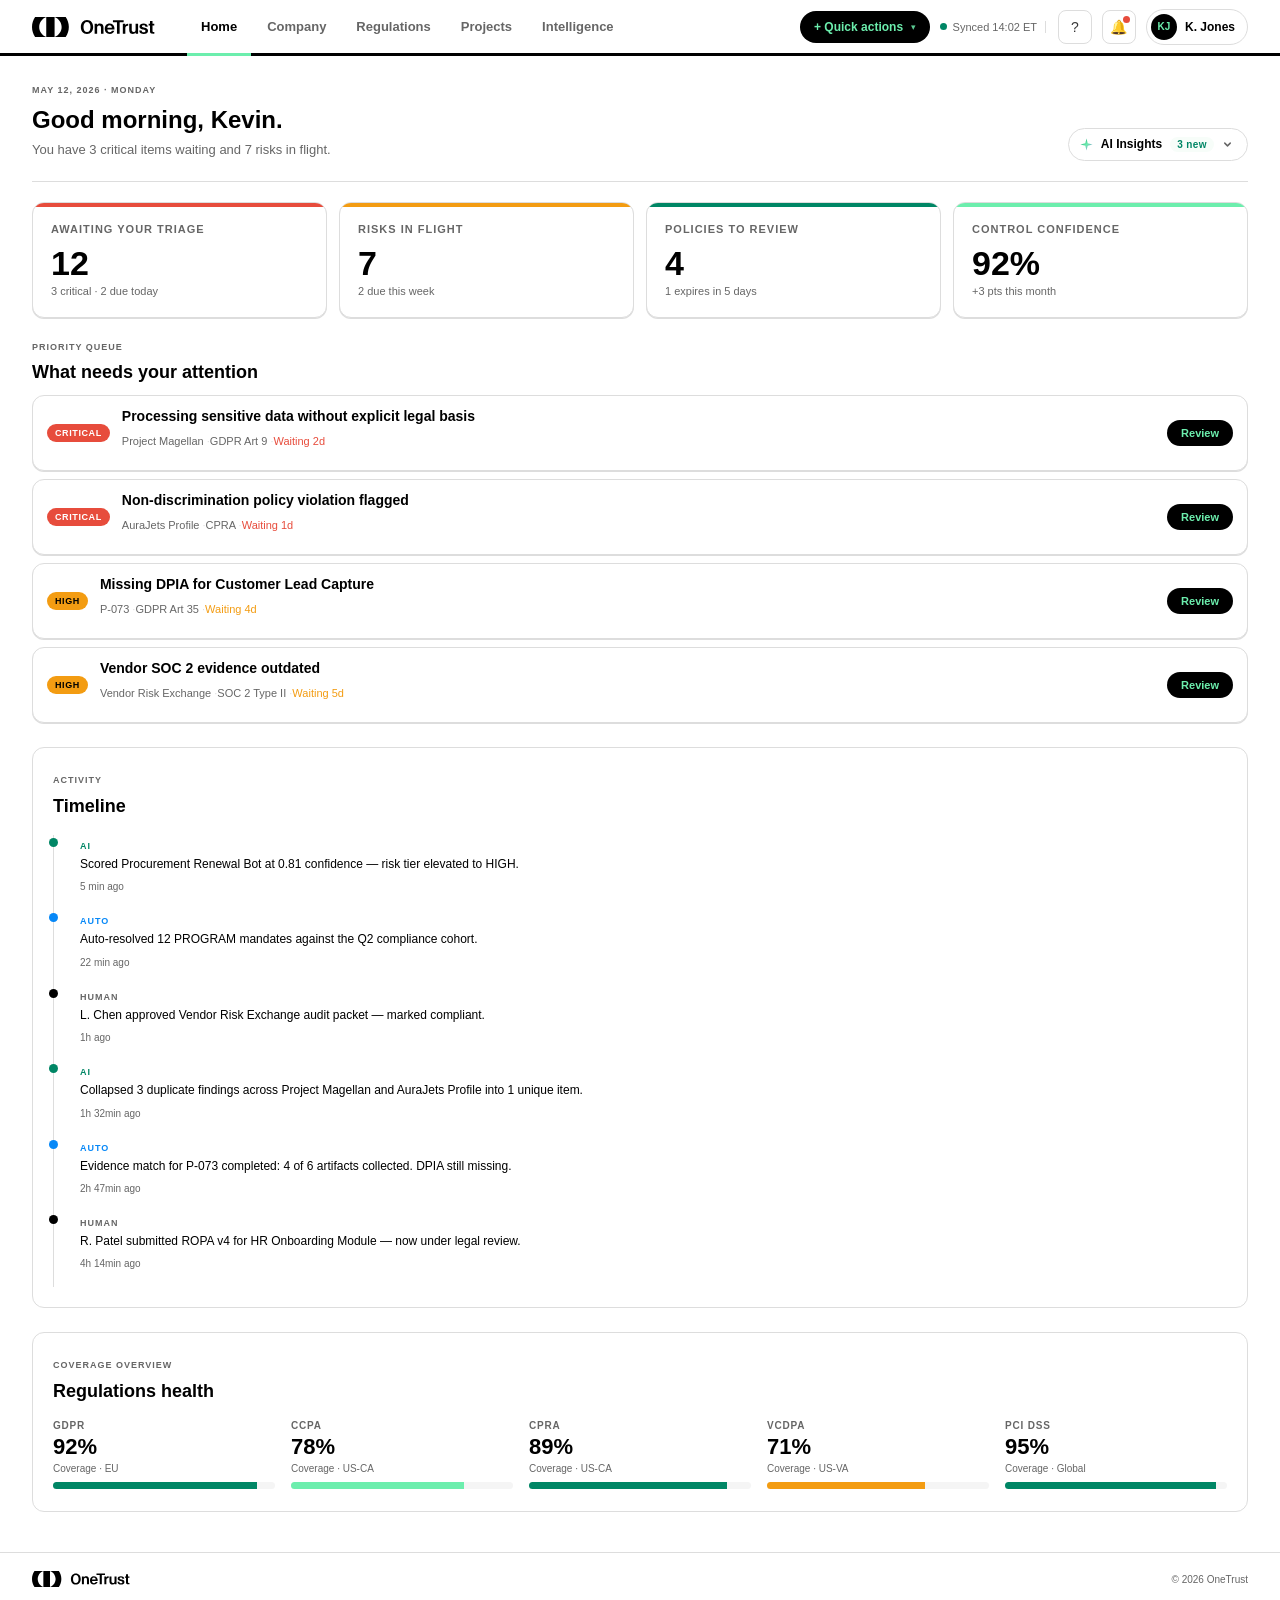
==== index.html @ d73127ad "Initial commit: OneTrust compliance prototype 5-page multi-page prototype telling the compliance JTB" ====
<!DOCTYPE html>
<html lang="en">
<head>
  <meta charset="UTF-8">
  <meta name="viewport" content="width=device-width, initial-scale=1.0">
  <title>Home · OneTrust Compliance</title>
  <link rel="stylesheet" href="styles.css">
  <style>
    /* ── Page header ── */
    .page-header {
      display: flex;
      align-items: flex-end;
      justify-content: space-between;
      gap: 24px;
      padding-bottom: 20px;
      border-bottom: 1px solid var(--ot-rule);
      margin-bottom: 20px;
    }
    .page-header h1 {
      margin: 4px 0 6px;
      font-size: 24px;
      font-weight: 700;
      color: var(--ot-black);
      line-height: 1.2;
    }
    .page-header .hero-copy {
      margin: 0;
      font-size: 13px;
      color: var(--ot-muted);
    }
    .page-header-actions {
      display: flex;
      gap: 8px;
      align-items: center;
    }

    /* ── KPI cards as buttons ── */
    button.kpi-card {
      appearance: none;
      width: 100%;
      transition: border-color 140ms ease, box-shadow 140ms ease, transform 140ms ease;
    }
    button.kpi-card:hover {
      border-color: #bbb;
      box-shadow: var(--shadow-elev);
      transform: translateY(-1px);
    }

    /* ── Priority queue section ── */
    .priority-queue {
      margin-bottom: 24px;
    }
    .attention-list {
      display: grid;
      gap: 8px;
    }
    .attention-row {
      display: flex;
      align-items: center;
      gap: 12px;
      border: 1px solid var(--ot-rule);
      border-radius: var(--radius-card);
      background: var(--ot-white);
      padding: 12px 14px;
      box-shadow: 0 1px 0 var(--ot-rule);
      transition: border-color 140ms ease, box-shadow 140ms ease;
    }
    .attention-row:hover {
      border-color: #ccc;
      box-shadow: var(--shadow-elev);
    }
    .attention-body {
      flex: 1;
      min-width: 0;
    }
    .attention-title {
      font-size: 14px;
      font-weight: 700;
      color: var(--ot-black);
      margin: 0 0 3px;
      white-space: nowrap;
      overflow: hidden;
      text-overflow: ellipsis;
    }
    .attention-meta {
      font-size: 11px;
      color: var(--ot-muted);
      display: flex;
      flex-wrap: wrap;
      gap: 0;
    }
    .attention-meta .meta-seg {
      display: inline;
    }
    .attention-meta .meta-seg::after {
      content: " · ";
      color: var(--ot-rule);
    }
    .attention-meta .meta-seg:last-child::after {
      content: none;
    }
    .review-btn {
      flex-shrink: 0;
      border: 0;
      border-radius: var(--radius-pill);
      background: var(--ot-black);
      color: var(--ot-mint);
      font-size: 11px;
      font-weight: 700;
      padding: 7px 14px;
      white-space: nowrap;
      transition: background 120ms ease;
    }
    .review-btn:hover {
      background: #222;
    }

    /* ── Lower split ── */
    .lower-split {
      display: grid;
      grid-template-columns: 60fr 40fr;
      gap: 16px;
      margin-bottom: 24px;
      align-items: start;
    }
    .split-panel {
      border: 1px solid var(--ot-rule);
      border-radius: var(--radius-card);
      padding: 18px 20px 20px;
      background: var(--ot-white);
    }
    .split-panel .section-heading {
      margin-bottom: 0;
    }

    /* ── Timeline actor dot overrides ── */
    .timeline li.ai-event::before   { background: var(--ot-jade); }
    .timeline li.auto-event::before { background: var(--ot-sky); }
    .timeline li.human-event::before { background: var(--ot-black); }
    .timeline .actor-ai   { color: var(--ot-jade); }
    .timeline .actor-auto { color: var(--ot-sky); }
    .timeline .actor-human { color: var(--ot-muted); }

    /* ── Quick actions grid ── */
    .quick-actions-grid {
      display: grid;
      grid-template-columns: 1fr 1fr;
      gap: 10px;
      margin-top: 14px;
    }
    .qa-tile {
      display: flex;
      flex-direction: column;
      align-items: flex-start;
      gap: 3px;
      border: 1px solid var(--ot-rule);
      border-radius: var(--radius-card);
      background: var(--ot-white);
      padding: 14px 14px 12px;
      text-align: left;
      transition: border-color 140ms ease, box-shadow 140ms ease;
    }
    .qa-tile:hover {
      border-color: var(--ot-black);
      box-shadow: var(--shadow-elev);
    }
    .qa-glyph {
      font-size: 20px;
      line-height: 1;
      margin-bottom: 2px;
    }
    .qa-label {
      font-size: 13px;
      font-weight: 700;
      color: var(--ot-black);
    }
    .qa-desc {
      font-size: 11px;
      color: var(--ot-muted);
      line-height: 1.4;
    }

    /* ── Regulations health strip ── */
    .reg-health-strip {
      border: 1px solid var(--ot-rule);
      border-radius: var(--radius-card);
      background: var(--ot-white);
      padding: 18px 20px 22px;
      margin-bottom: 8px;
    }
    .reg-health-strip .section-heading {
      margin-bottom: 18px;
    }
    .reg-bars {
      display: grid;
      grid-template-columns: repeat(5, 1fr);
      gap: 16px;
    }
    .reg-bar-item {
      display: grid;
      gap: 4px;
    }
    .reg-bar-name {
      font-size: 10px;
      font-weight: 700;
      letter-spacing: 0.8px;
      text-transform: uppercase;
      color: var(--ot-muted);
    }
    .reg-bar-pct {
      font-size: 22px;
      font-weight: 700;
      color: var(--ot-black);
      line-height: 1.1;
    }
    .reg-bar-sub {
      font-size: 10px;
      color: var(--ot-muted);
      margin-bottom: 4px;
    }

    /* ── Responsive ── */
    @media (max-width: 960px) {
      .lower-split {
        grid-template-columns: 1fr;
      }
      .reg-bars {
        grid-template-columns: repeat(3, 1fr);
      }
    }
    @media (max-width: 600px) {
      .reg-bars {
        grid-template-columns: repeat(2, 1fr);
      }
      .quick-actions-grid {
        grid-template-columns: 1fr;
      }
      .attention-title {
        white-space: normal;
      }
    }
  </style>
</head>
<body>

  <header class="top-bar">
    <a class="brand" href="index.html" aria-label="OneTrust">
      <img src="assets/onetrust-logo.svg" alt="OneTrust">
    </a>
    <nav class="nav-tabs" aria-label="Primary">
      <a href="index.html" class="active">Home</a>
      <a href="company.html">Company</a>
      <a href="regulations.html">Regulations</a>
      <a href="projects.html">Projects</a>
      <a href="intelligence.html">Intelligence</a>
    </nav>
    <div class="top-actions">
      <details class="quick-actions">
        <summary>+ Quick actions</summary>
        <div class="quick-actions-menu">
          <a href="#"><span class="qa-glyph">+</span><span class="qa-text"><span class="qa-label">New business process</span><span class="qa-desc">Register a process for compliance mapping</span></span></a>
          <a href="#"><span class="qa-glyph">⊕</span><span class="qa-text"><span class="qa-label">Run validation</span><span class="qa-desc">Trigger a fresh AI scan</span></span></a>
          <a href="#"><span class="qa-glyph">◷</span><span class="qa-text"><span class="qa-label">Generate audit memo</span><span class="qa-desc">Compile locked packets into a Q2 memo</span></span></a>
          <a href="#"><span class="qa-glyph">✓</span><span class="qa-text"><span class="qa-label">Review pending exceptions</span><span class="qa-desc">4 awaiting your decision</span></span></a>
        </div>
      </details>
      <div class="sync-badge" aria-live="polite">
        <span class="sync-dot"></span>
        <span>Synced 14:02 ET</span>
      </div>
      <button class="icon-button" type="button" aria-label="Help" title="Help">?</button>
      <button class="icon-button" type="button" aria-label="Notifications" title="Notifications">
        <span class="notif-dot"></span>
        &#x1F514;
      </button>
      <button class="user-chip" type="button" aria-label="Account menu">
        <span class="avatar">KJ</span>
        <span>K. Jones</span>
      </button>
    </div>
  </header>

  <main class="page">

    <!-- 1. Page header -->
    <div class="page-header">
      <div>
        <p class="eyebrow" style="color: var(--ot-muted);">May 12, 2026 &middot; Monday</p>
        <h1>Good morning, Kevin.</h1>
        <p class="hero-copy">You have 3 critical items waiting and 7 risks in flight.</p>
      </div>
      <div class="page-header-actions">
        <button class="ai-insights-toggle" type="button" aria-expanded="false" aria-controls="ai-panel-home">
          <span class="ai-border-glow" aria-hidden="true"></span>
          <svg class="ai-orb" viewBox="0 0 14 14" aria-hidden="true"><defs><linearGradient id="aiGrad" x1="0" y1="0" x2="14" y2="14" gradientUnits="userSpaceOnUse"><stop offset="0%" stop-color="#008665"/><stop offset="50%" stop-color="#6CEEAD"/><stop offset="100%" stop-color="#976FE6"/></linearGradient></defs><path d="M7 0.5 L8.3 5.7 L13.5 7 L8.3 8.3 L7 13.5 L5.7 8.3 L0.5 7 L5.7 5.7 Z" fill="url(#aiGrad)"/></svg>
          <span>AI Insights</span>
          <span class="ai-toggle-count">3 new</span>
          <svg class="ai-toggle-chevron" viewBox="0 0 12 12" aria-hidden="true"><path d="M3 4.5L6 7.5L9 4.5" stroke="currentColor" stroke-width="1.6" fill="none" stroke-linecap="round" stroke-linejoin="round"/></svg>
        </button>
      </div>
    </div>

    <!-- AI Insights Panel -->
    <div class="ai-insights-panel" id="ai-panel-home" data-state="closed">
        <div class="ai-insights-strip">
          <article class="ai-insight-card tone-rising">
            <span class="ai-tag">↑ Rising</span>
            <strong>Vendor SLA velocity slipping</strong>
            <p>3 SOC 2 evidence items breached SLA this week — first time in 60 days.</p>
            <a href="projects.html" class="ai-link">Open queue →</a>
          </article>
          <article class="ai-insight-card tone-attention">
            <span class="ai-tag">⚠ Attention</span>
            <strong>EU AI Act scope expanded</strong>
            <p>Customer Lead Capture entered Annex III scope after the profile update 2 days ago.</p>
            <a href="regulations.html" class="ai-link">Review →</a>
          </article>
          <article class="ai-insight-card tone-strong">
            <span class="ai-tag">✓ Strong</span>
            <strong>Auto-resolver clearing work</strong>
            <p>12 PROGRAM mandates cleared today — saved an estimated 4 hours of manual review.</p>
            <a href="intelligence.html" class="ai-link">View activity →</a>
          </article>
        </div>
        <p class="ai-insights-meta">Refreshed 2 min ago</p>
    </div>

    <!-- 2. KPI tiles -->
    <section class="kpi-rail" aria-label="Key metrics" style="margin-bottom: 24px;">

      <button class="kpi-card" type="button" aria-pressed="false"
        aria-label="Awaiting your triage: 12 items. 3 critical, 2 due today.">
        <span class="stripe critical"></span>
        <span class="eyebrow" style="color: var(--ot-muted);">Awaiting Your Triage</span>
        <strong>12</strong>
        <span>3 critical &middot; 2 due today</span>
        <i>Open triage queue &rarr;</i>
      </button>

      <button class="kpi-card" type="button" aria-pressed="false"
        aria-label="Risks in flight: 7 items. 2 due this week.">
        <span class="stripe amber"></span>
        <span class="eyebrow" style="color: var(--ot-muted);">Risks in Flight</span>
        <strong>7</strong>
        <span>2 due this week</span>
        <i>Filter by open risks &rarr;</i>
      </button>

      <button class="kpi-card" type="button" aria-pressed="false"
        aria-label="Policies to review: 4 items. 1 expires in 5 days.">
        <span class="stripe jade"></span>
        <span class="eyebrow" style="color: var(--ot-muted);">Policies to Review</span>
        <strong>4</strong>
        <span>1 expires in 5 days</span>
        <i>View policy review queue &rarr;</i>
      </button>

      <button class="kpi-card" type="button" aria-pressed="false"
        aria-label="Control confidence: 92 percent. Up 3 points this month.">
        <span class="stripe mint"></span>
        <span class="eyebrow" style="color: var(--ot-muted);">Control Confidence</span>
        <strong>92%</strong>
        <span>+3 pts this month</span>
        <i>View confidence trend &rarr;</i>
      </button>

    </section>

    <!-- 3. What needs your attention -->
    <section class="priority-queue" aria-labelledby="pq-heading">
      <div class="section-heading" style="margin-bottom: 12px;">
        <p class="eyebrow" style="color: var(--ot-muted);">Priority Queue</p>
        <h2 id="pq-heading">What needs your attention</h2>
      </div>

      <div class="attention-list" role="list">

        <div class="attention-row" role="listitem">
          <span class="risk-pill risk-critical">Critical</span>
          <div class="attention-body">
            <p class="attention-title">Processing sensitive data without explicit legal basis</p>
            <p class="attention-meta">
              <span class="meta-seg">Project Magellan</span>
              <span class="meta-seg">GDPR Art 9</span>
              <span class="meta-seg" style="color: var(--risk-critical);">Waiting 2d</span>
            </p>
          </div>
          <button class="review-btn" type="button"
            aria-label="Review: Processing sensitive data without explicit legal basis">Review</button>
        </div>

        <div class="attention-row" role="listitem">
          <span class="risk-pill risk-critical">Critical</span>
          <div class="attention-body">
            <p class="attention-title">Non-discrimination policy violation flagged</p>
            <p class="attention-meta">
              <span class="meta-seg">AuraJets Profile</span>
              <span class="meta-seg">CPRA</span>
              <span class="meta-seg" style="color: var(--risk-critical);">Waiting 1d</span>
            </p>
          </div>
          <button class="review-btn" type="button"
            aria-label="Review: Non-discrimination policy violation flagged">Review</button>
        </div>

        <div class="attention-row" role="listitem">
          <span class="risk-pill risk-high">High</span>
          <div class="attention-body">
            <p class="attention-title">Missing DPIA for Customer Lead Capture</p>
            <p class="attention-meta">
              <span class="meta-seg">P-073</span>
              <span class="meta-seg">GDPR Art 35</span>
              <span class="meta-seg" style="color: var(--risk-high);">Waiting 4d</span>
            </p>
          </div>
          <button class="review-btn" type="button"
            aria-label="Review: Missing DPIA for Customer Lead Capture">Review</button>
        </div>

        <div class="attention-row" role="listitem">
          <span class="risk-pill risk-high">High</span>
          <div class="attention-body">
            <p class="attention-title">Vendor SOC 2 evidence outdated</p>
            <p class="attention-meta">
              <span class="meta-seg">Vendor Risk Exchange</span>
              <span class="meta-seg">SOC 2 Type II</span>
              <span class="meta-seg" style="color: var(--risk-high);">Waiting 5d</span>
            </p>
          </div>
          <button class="review-btn" type="button"
            aria-label="Review: Vendor SOC 2 evidence outdated">Review</button>
        </div>

      </div>
    </section>

    <!-- 4. Activity timeline (full width) -->
    <div class="split-panel" style="margin-bottom: 24px;">
        <div class="section-heading">
          <p class="eyebrow" style="color: var(--ot-muted);">Activity</p>
          <h2>Timeline</h2>
        </div>
        <ul class="timeline" aria-label="Recent activity">

          <li class="ai-event">
            <span class="actor actor-ai">AI</span>
            <p>Scored Procurement Renewal Bot at 0.81 confidence — risk tier elevated to HIGH.</p>
            <time datetime="2026-05-12T13:57:00">5 min ago</time>
          </li>

          <li class="auto-event">
            <span class="actor actor-auto">AUTO</span>
            <p>Auto-resolved 12 PROGRAM mandates against the Q2 compliance cohort.</p>
            <time datetime="2026-05-12T13:40:00">22 min ago</time>
          </li>

          <li class="human-event">
            <span class="actor actor-human">HUMAN</span>
            <p>L. Chen approved Vendor Risk Exchange audit packet — marked compliant.</p>
            <time datetime="2026-05-12T13:02:00">1h ago</time>
          </li>

          <li class="ai-event">
            <span class="actor actor-ai">AI</span>
            <p>Collapsed 3 duplicate findings across Project Magellan and AuraJets Profile into 1 unique item.</p>
            <time datetime="2026-05-12T12:30:00">1h 32min ago</time>
          </li>

          <li class="auto-event">
            <span class="actor actor-auto">AUTO</span>
            <p>Evidence match for P-073 completed: 4 of 6 artifacts collected. DPIA still missing.</p>
            <time datetime="2026-05-12T11:15:00">2h 47min ago</time>
          </li>

          <li class="human-event">
            <span class="actor actor-human">HUMAN</span>
            <p>R. Patel submitted ROPA v4 for HR Onboarding Module — now under legal review.</p>
            <time datetime="2026-05-12T09:48:00">4h 14min ago</time>
          </li>

        </ul>
    </div>

    <!-- 5. Regulations health strip -->
    <section class="reg-health-strip" aria-labelledby="reg-health-heading">
      <div class="section-heading">
        <p class="eyebrow" style="color: var(--ot-muted);">Coverage Overview</p>
        <h2 id="reg-health-heading">Regulations health</h2>
      </div>
      <div class="reg-bars">

        <div class="reg-bar-item">
          <span class="reg-bar-name">GDPR</span>
          <span class="reg-bar-pct">92%</span>
          <span class="reg-bar-sub">Coverage &middot; EU</span>
          <div class="bar" role="progressbar" aria-valuenow="92" aria-valuemin="0" aria-valuemax="100" aria-label="GDPR coverage 92 percent">
            <span style="--value: 92%; --fill: var(--ot-jade);"></span>
          </div>
        </div>

        <div class="reg-bar-item">
          <span class="reg-bar-name">CCPA</span>
          <span class="reg-bar-pct">78%</span>
          <span class="reg-bar-sub">Coverage &middot; US-CA</span>
          <div class="bar" role="progressbar" aria-valuenow="78" aria-valuemin="0" aria-valuemax="100" aria-label="CCPA coverage 78 percent">
            <span style="--value: 78%; --fill: var(--ot-mint);"></span>
          </div>
        </div>

        <div class="reg-bar-item">
          <span class="reg-bar-name">CPRA</span>
          <span class="reg-bar-pct">89%</span>
          <span class="reg-bar-sub">Coverage &middot; US-CA</span>
          <div class="bar" role="progressbar" aria-valuenow="89" aria-valuemin="0" aria-valuemax="100" aria-label="CPRA coverage 89 percent">
            <span style="--value: 89%; --fill: var(--ot-jade);"></span>
          </div>
        </div>

        <div class="reg-bar-item">
          <span class="reg-bar-name">VCDPA</span>
          <span class="reg-bar-pct">71%</span>
          <span class="reg-bar-sub">Coverage &middot; US-VA</span>
          <div class="bar" role="progressbar" aria-valuenow="71" aria-valuemin="0" aria-valuemax="100" aria-label="VCDPA coverage 71 percent">
            <span style="--value: 71%; --fill: var(--risk-high);"></span>
          </div>
        </div>

        <div class="reg-bar-item">
          <span class="reg-bar-name">PCI DSS</span>
          <span class="reg-bar-pct">95%</span>
          <span class="reg-bar-sub">Coverage &middot; Global</span>
          <div class="bar" role="progressbar" aria-valuenow="95" aria-valuemin="0" aria-valuemax="100" aria-label="PCI DSS coverage 95 percent">
            <span style="--value: 95%; --fill: var(--ot-jade);"></span>
          </div>
        </div>

      </div>
    </section>

  </main>

  <footer class="footer">
    <img src="assets/onetrust-logo.svg" alt="OneTrust">
    <span>&copy; 2026 OneTrust</span>
  </footer>

  <script src="ai-insights.js"></script>
</body>
</html>
---- styles.css ----
:root {
  --ot-mint: #6CEEAD;
  --ot-jade: #008665;
  --ot-sky: #0788F7;
  --ot-purple: #976FE6;
  --ot-yellow: #FFEF3C;
  --ot-black: #000000;
  --ot-white: #FFFFFF;
  --ot-beige: #D9D9CC;
  --ot-body: #373737;
  --ot-rule: #DDDDDD;
  --ot-muted: #666666;
  --ot-track: #F5F5F5;
  --risk-critical: #E74C3C;
  --risk-high: #F39C12;
  --risk-medium: var(--ot-sky);
  --risk-low: var(--ot-jade);
  --surface-tint-reg: #F0F4FF;
  --surface-tint-pol: #F0FDF4;
  --surface-tint-rules: #FAF5FF;
  --surface-bottom-mint: #F7FDF9;
  --font: Arial, system-ui, -apple-system, sans-serif;
  --page-pad: 32px;
  --radius-card: 12px;
  --radius-pill: 999px;
  --shadow-elev: 0 10px 28px rgba(0, 0, 0, 0.07);
}

* { box-sizing: border-box; }

body {
  margin: 0;
  font-family: var(--font);
  color: var(--ot-body);
  background: var(--ot-white);
}

button, input, select { font: inherit; }
button { cursor: pointer; }

.visually-hidden {
  position: absolute;
  width: 1px;
  height: 1px;
  padding: 0;
  margin: -1px;
  overflow: hidden;
  clip: rect(0, 0, 0, 0);
  white-space: nowrap;
  border: 0;
}

:focus-visible {
  outline: 2px solid var(--ot-mint);
  outline-offset: 2px;
}

.top-bar {
  min-height: 56px;
  padding: 0 var(--page-pad);
  border-bottom: 3px solid var(--ot-black);
  display: flex;
  gap: 20px;
  align-items: center;
  background: var(--ot-white);
  position: sticky;
  top: 0;
  z-index: 20;
}

.top-bar .crumb { display: none; }

.nav-tabs {
  flex: 1;
  display: flex;
  gap: 2px;
  align-self: stretch;
  margin-left: 12px;
}

.nav-tabs a {
  position: relative;
  display: flex;
  align-items: center;
  padding: 0 14px;
  color: var(--ot-muted);
  font-size: 13px;
  font-weight: 700;
  text-decoration: none;
  border-bottom: 3px solid transparent;
  margin-bottom: -3px;
}

.nav-tabs a:hover { color: var(--ot-black); }

.nav-tabs a.active {
  color: var(--ot-black);
  border-bottom-color: var(--ot-mint);
}

.brand img { width: 123px; height: auto; display: block; }

.crumb,
.eyebrow {
  font-size: 9px;
  font-weight: 700;
  line-height: 1.3;
  letter-spacing: 1px;
  text-transform: uppercase;
}

.crumb { color: var(--ot-muted); }
.crumb strong { color: var(--ot-black); }
.mint-text { color: var(--ot-jade); }

.top-actions {
  display: flex;
  align-items: center;
  gap: 10px;
}

.sync-badge {
  display: flex;
  align-items: center;
  gap: 6px;
  font-size: 11px;
  color: var(--ot-muted);
  padding-right: 8px;
  border-right: 1px solid var(--ot-rule);
  margin-right: 2px;
}

.sync-dot {
  width: 7px;
  height: 7px;
  border-radius: 50%;
  background: var(--ot-jade);
}

.icon-button {
  width: 34px;
  height: 34px;
  border: 1px solid var(--ot-rule);
  border-radius: 8px;
  background: var(--ot-white);
  color: var(--ot-body);
  font-size: 14px;
  display: grid;
  place-items: center;
  position: relative;
}

.notif-dot {
  position: absolute;
  top: 5px;
  right: 5px;
  width: 7px;
  height: 7px;
  border-radius: 50%;
  background: var(--risk-critical);
}

.user-chip {
  display: flex;
  align-items: center;
  gap: 8px;
  border: 1px solid var(--ot-rule);
  border-radius: var(--radius-pill);
  background: var(--ot-white);
  padding: 4px 12px 4px 4px;
  font-size: 12px;
  font-weight: 700;
  color: var(--ot-black);
}

.quick-actions {
  position: relative;
}

.quick-actions summary {
  list-style: none;
  cursor: pointer;
  display: inline-flex;
  align-items: center;
  gap: 6px;
  border: 0;
  border-radius: var(--radius-pill);
  background: var(--ot-black);
  color: var(--ot-mint);
  font-size: 12px;
  font-weight: 700;
  padding: 9px 14px;
  white-space: nowrap;
  transition: background 120ms ease;
}

.quick-actions summary::-webkit-details-marker { display: none; }
.quick-actions summary::marker { content: ''; }

.quick-actions summary::after {
  content: '▾';
  font-size: 9px;
  margin-left: 2px;
  opacity: 0.85;
}

.quick-actions summary:hover { background: #1a1a1a; }
.quick-actions[open] summary { background: #1a1a1a; }

.quick-actions-menu {
  position: absolute;
  top: calc(100% + 8px);
  right: 0;
  min-width: 280px;
  background: var(--ot-white);
  border: 1px solid var(--ot-rule);
  border-radius: 12px;
  box-shadow: var(--shadow-elev);
  padding: 6px;
  z-index: 30;
}

.quick-actions-menu a {
  display: flex;
  align-items: flex-start;
  gap: 12px;
  padding: 10px 12px;
  border-radius: 8px;
  text-decoration: none;
  color: var(--ot-black);
}

.quick-actions-menu a:hover { background: var(--surface-bottom-mint); }

.quick-actions-menu .qa-glyph {
  flex-shrink: 0;
  width: 22px;
  text-align: center;
  font-size: 14px;
  padding-top: 1px;
  color: var(--ot-jade);
}

.quick-actions-menu .qa-text {
  display: flex;
  flex-direction: column;
  gap: 2px;
  min-width: 0;
}

.quick-actions-menu .qa-label {
  font-size: 13px;
  font-weight: 700;
  line-height: 1.2;
}

.quick-actions-menu .qa-desc {
  font-size: 11px;
  color: var(--ot-muted);
  line-height: 1.3;
}

.ai-insights-toggle {
  position: relative;
  display: inline-flex;
  align-items: center;
  gap: 8px;
  padding: 8px 14px 8px 11px;
  border: 1px solid var(--ot-rule);
  border-radius: var(--radius-pill);
  background: var(--ot-white);
  color: var(--ot-black);
  font-size: 12px;
  font-weight: 700;
  cursor: pointer;
  white-space: nowrap;
  z-index: 0;
  overflow: hidden;
  transition: border-color 0.25s ease;
}

.ai-insights-toggle:hover { border-color: transparent; }

.ai-border-glow {
  position: absolute;
  z-index: -1;
  inset: 0;
  opacity: 0;
  overflow: hidden;
  border-radius: inherit;
  background-color: var(--ot-white);
  transition: inset 0.3s ease, opacity 0.3s ease;
  pointer-events: none;
}

.ai-insights-toggle:hover .ai-border-glow {
  inset: -2px;
  opacity: 1;
}

.ai-insights-toggle:hover .ai-border-glow::after {
  content: "";
  position: absolute;
  inset: -100%;
  background: linear-gradient(90deg,
    #008665 0%,
    #6CEEAD 16%,
    #008665 33%,
    #FFEF3C 50%,
    #008665 66%,
    #6CEEAD 83%,
    #008665 100%);
  transform-origin: 50% 50%;
  animation: ai-sweep 1.5s ease-out 1 forwards;
}

@keyframes ai-sweep {
  0% { transform: rotate(0deg); }
  100% { transform: rotate(225deg); }
}

.ai-orb {
  display: inline-block;
  width: 13px;
  height: 13px;
  flex-shrink: 0;
}

.ai-toggle-count {
  font-size: 10px;
  font-weight: 700;
  letter-spacing: 0.4px;
  padding: 2px 7px;
  border-radius: var(--radius-pill);
  background: var(--surface-bottom-mint);
  color: var(--ot-jade);
}

.ai-toggle-chevron {
  width: 11px;
  height: 11px;
  color: var(--ot-muted);
  transition: transform 220ms cubic-bezier(0.4, 0, 0.2, 1);
}

.ai-insights-toggle[aria-expanded="true"] .ai-toggle-chevron {
  transform: rotate(180deg);
}

.ai-insights-panel {
  overflow: hidden;
  max-height: 0;
  opacity: 0;
  transform: translateY(-6px);
  margin-top: 0;
  margin-bottom: 0;
  padding: 0 22px;
  border-radius: var(--radius-card);
  background: var(--ot-black);
  position: relative;
  transition:
    max-height 360ms cubic-bezier(0.4, 0, 0.2, 1),
    opacity 240ms ease-out 60ms,
    transform 320ms cubic-bezier(0.4, 0, 0.2, 1) 30ms,
    margin 320ms ease,
    padding 320ms cubic-bezier(0.4, 0, 0.2, 1);
}

.ai-insights-panel[data-state="open"] {
  max-height: 720px;
  opacity: 1;
  transform: translateY(0);
  margin-top: 14px;
  margin-bottom: 24px;
  padding: 22px;
}

.ai-insights-strip {
  display: grid;
  grid-template-columns: repeat(3, 1fr);
  gap: 12px;
}

/* Dark theme for cards inside the AI panel */
.ai-insights-panel .ai-insight-card {
  background: #101010;
  border-color: #2a2a2a;
  border-left-width: 3px;
  box-shadow: none;
}

.ai-insights-panel .ai-insight-card strong { color: var(--ot-white); }
.ai-insights-panel .ai-insight-card p { color: #A0A0A0; }
.ai-insights-panel .ai-insight-card a.ai-link {
  color: var(--ot-mint);
}
.ai-insights-panel .ai-insight-card a.ai-link:hover {
  text-decoration: underline;
}

.ai-insights-meta {
  margin: 14px 0 0;
  font-size: 10px;
  font-weight: 700;
  letter-spacing: 0.8px;
  text-transform: uppercase;
  color: #777;
}

@media (max-width: 1180px) {
  .ai-insights-strip { grid-template-columns: 1fr; }
}

@media (prefers-reduced-motion: reduce) {
  .ai-insights-toggle:hover .ai-border-glow::after {
    animation: none;
  }
  .ai-insights-panel {
    transition: none;
  }
}

.ai-insight-card {
  position: relative;
  border: 1px solid var(--ot-rule);
  border-left: 3px solid var(--ot-mint);
  border-radius: var(--radius-card);
  background: var(--ot-white);
  padding: 12px 16px 14px;
  box-shadow: 0 1px 0 var(--ot-rule);
}

.ai-insight-card.tone-rising { border-left-color: var(--risk-critical); }
.ai-insight-card.tone-attention { border-left-color: var(--risk-high); }
.ai-insight-card.tone-strong { border-left-color: var(--ot-jade); }
.ai-insight-card.tone-info { border-left-color: var(--ot-sky); }
.ai-insight-card.tone-emerging { border-left-color: var(--ot-purple); }

.ai-insight-card .ai-tag {
  display: block;
  font-size: 9px;
  font-weight: 700;
  letter-spacing: 1px;
  text-transform: uppercase;
  margin-bottom: 4px;
}

.ai-insight-card.tone-rising .ai-tag { color: var(--risk-critical); }
.ai-insight-card.tone-attention .ai-tag { color: var(--risk-high); }
.ai-insight-card.tone-strong .ai-tag { color: var(--ot-jade); }
.ai-insight-card.tone-info .ai-tag { color: var(--ot-sky); }
.ai-insight-card.tone-emerging .ai-tag { color: var(--ot-purple); }

.ai-insight-card strong {
  display: block;
  font-size: 13px;
  font-weight: 700;
  color: var(--ot-black);
  line-height: 1.3;
  margin-bottom: 4px;
}

.ai-insight-card p {
  margin: 0 0 6px;
  font-size: 12px;
  color: var(--ot-muted);
  line-height: 1.45;
}

.ai-insight-card a.ai-link {
  font-size: 11px;
  font-weight: 700;
  color: var(--ot-black);
  text-decoration: none;
}

.ai-insight-card a.ai-link:hover { text-decoration: underline; }

@media (max-width: 1180px) {
  .ai-insights-strip { grid-template-columns: 1fr; }
}

.user-chip .avatar {
  width: 26px;
  height: 26px;
  font-size: 10px;
}

.search-wrap {
  position: relative;
  flex: 0 1 320px;
}

.search-wrap span {
  position: absolute;
  left: 12px;
  top: 50%;
  transform: translateY(-50%);
  color: var(--ot-muted);
}

.search-wrap input {
  width: 100%;
  height: 38px;
  border: 1px solid var(--ot-rule);
  border-radius: 8px;
  padding: 0 12px 0 34px;
  color: var(--ot-black);
  background: var(--ot-white);
}

.primary-button {
  border: 0;
  border-radius: var(--radius-pill);
  color: var(--ot-mint);
  background: var(--ot-black);
  font-weight: 700;
  font-size: 12px;
  padding: 11px 18px;
}

.page {
  max-width: 1440px;
  margin: 0 auto;
  padding: 20px var(--page-pad) 32px;
}

.hero-copy {
  max-width: 760px;
  margin: 0;
  color: var(--ot-muted);
  font-size: 13px;
  line-height: 1.55;
}

.kpi-rail {
  display: grid;
  grid-template-columns: repeat(4, 1fr);
  gap: 12px;
  margin-bottom: 16px;
}

.kpi-card {
  position: relative;
  overflow: hidden;
  min-height: 116px;
  border: 1px solid var(--ot-rule);
  border-radius: var(--radius-card);
  background: var(--ot-white);
  text-align: left;
  padding: 16px 18px;
  box-shadow: 0 1px 0 var(--ot-rule);
}

.kpi-card[aria-pressed="true"] {
  border-color: var(--ot-black);
  box-shadow: 0 0 0 3px var(--ot-mint);
}

.kpi-card .stripe {
  position: absolute;
  left: 0;
  top: 0;
  right: 0;
  height: 4px;
}

.critical { background: var(--risk-critical); }
.amber { background: var(--risk-high); }
.jade { background: var(--ot-jade); }
.mint { background: var(--ot-mint); }

.kpi-card strong {
  display: block;
  margin: 10px 0 5px;
  color: var(--ot-black);
  font-size: 34px;
  line-height: 1;
}

.kpi-card span:not(.stripe) {
  display: block;
  color: var(--ot-muted);
  font-size: 11px;
}

.kpi-card i {
  position: absolute;
  left: 18px;
  right: 18px;
  bottom: 12px;
  color: var(--ot-black);
  font-size: 10px;
  font-style: normal;
  opacity: 0;
  transform: translateY(4px);
  transition: 160ms ease;
}

.kpi-card:hover i,
.kpi-card:focus-visible i,
.kpi-card[aria-pressed="true"] i {
  opacity: 1;
  transform: none;
}

.filter-bar {
  min-height: 58px;
  border-top: 1px solid var(--ot-rule);
  border-bottom: 1px solid var(--ot-rule);
  display: flex;
  align-items: center;
  gap: 12px;
  padding: 10px 0;
  margin-bottom: 18px;
}

.chips {
  display: flex;
  gap: 8px;
  overflow-x: auto;
  padding: 3px 0;
}

.chip,
.density-toggle button {
  border: 1px solid var(--ot-rule);
  border-radius: var(--radius-pill);
  background: var(--ot-white);
  color: var(--ot-black);
  font-size: 11px;
  font-weight: 700;
  padding: 8px 11px;
  white-space: nowrap;
}

.chip.active,
.density-toggle button.active {
  border-color: var(--ot-black);
  background: var(--ot-black);
  color: var(--ot-mint);
}

.chip .reset {
  margin-left: 6px;
  color: inherit;
}

select {
  height: 34px;
  border: 1px solid var(--ot-rule);
  border-radius: 8px;
  background: var(--ot-white);
  color: var(--ot-black);
  padding: 0 10px;
  font-size: 12px;
}

.density-toggle {
  display: flex;
  border: 1px solid var(--ot-rule);
  border-radius: var(--radius-pill);
  padding: 2px;
}

.density-toggle button {
  border: 0;
  padding: 7px 10px;
}

#resultCount {
  margin-left: auto;
  color: var(--ot-muted);
  font-size: 11px;
  white-space: nowrap;
}

.workspace {
  display: grid;
  grid-template-columns: minmax(0, 1fr) 360px;
  gap: 18px;
  align-items: start;
}

.board-shell {
  min-width: 0;
  overflow-x: auto;
  padding-bottom: 8px;
}

.board {
  min-width: 1760px;
  display: grid;
  grid-template-columns: repeat(6, minmax(260px, 1fr));
  gap: 14px;
}

.column {
  min-height: 440px;
}

.column-header {
  margin-bottom: 10px;
}

.column-header .eyebrow { display: block; margin-bottom: 5px; }

.column-title {
  display: flex;
  justify-content: space-between;
  align-items: center;
  color: var(--ot-black);
  font-weight: 700;
  font-size: 16px;
  padding-bottom: 9px;
  border-bottom: 1px solid currentColor;
}

.count-pill {
  border-radius: var(--radius-pill);
  background: var(--ot-black);
  color: var(--ot-mint);
  font-size: 10px;
  padding: 3px 8px;
}

.cards {
  display: grid;
  gap: 10px;
}

.card {
  position: relative;
  border: 1px solid var(--ot-rule);
  border-radius: var(--radius-card);
  background: var(--ot-white);
  padding: 14px;
  text-align: left;
  box-shadow: 0 1px 0 var(--ot-rule);
  transition: border-color 140ms ease, box-shadow 140ms ease, transform 140ms ease;
}

.card:hover { transform: translateY(-1px); box-shadow: var(--shadow-elev); }
.card.selected { border: 2px solid var(--ot-black); box-shadow: inset 4px 0 0 var(--ot-mint); }
.card.action-taken { box-shadow: 0 0 0 4px var(--ot-mint); }

.card-topline {
  color: var(--ot-muted);
  font-size: 9px;
  font-weight: 700;
  letter-spacing: 0.8px;
  text-transform: uppercase;
  margin-bottom: 6px;
}

.card-title {
  color: var(--ot-black);
  font-size: 15px;
  font-weight: 700;
  line-height: 1.3;
  margin: 0 0 11px;
  display: -webkit-box;
  -webkit-line-clamp: 2;
  -webkit-box-orient: vertical;
  overflow: hidden;
}

.pill-row,
.meta-row {
  display: flex;
  align-items: center;
  flex-wrap: wrap;
  gap: 7px;
  margin-bottom: 10px;
}

.risk-pill,
.source-tag,
.status-pill {
  border-radius: var(--radius-pill);
  font-size: 9px;
  font-weight: 700;
  letter-spacing: 0.6px;
  text-transform: uppercase;
  padding: 4px 8px;
}

.risk-critical { background: var(--risk-critical); color: var(--ot-white); }
.risk-high { background: var(--risk-high); color: var(--ot-black); }
.risk-medium { background: var(--risk-medium); color: var(--ot-white); }
.risk-low { background: var(--risk-low); color: var(--ot-white); }

.obligation-count,
.meta-row {
  color: var(--ot-muted);
  font-size: 11px;
}

.avatar {
  width: 24px;
  height: 24px;
  border-radius: 50%;
  display: inline-grid;
  place-items: center;
  background: var(--ot-black);
  color: var(--ot-mint);
  font-size: 10px;
  font-weight: 700;
}

.metric-line {
  display: grid;
  grid-template-columns: 68px 1fr 38px;
  gap: 8px;
  align-items: center;
  margin: 7px 0;
  font-size: 11px;
  color: var(--ot-muted);
}

.bar {
  height: 7px;
  border-radius: var(--radius-pill);
  background: var(--ot-track);
  overflow: hidden;
}

.bar > span {
  display: block;
  height: 100%;
  width: var(--value);
  background: var(--fill, var(--ot-mint));
}

.action-button {
  width: 100%;
  margin-top: 10px;
  border: 1px solid var(--ot-rule);
  border-radius: 8px;
  background: var(--surface-bottom-mint);
  color: var(--ot-black);
  font-size: 12px;
  font-weight: 700;
  text-align: left;
  padding: 9px 10px;
}

.empty-column {
  border: 1px dashed var(--ot-rule);
  border-radius: var(--radius-card);
  color: var(--ot-muted);
  font-size: 11px;
  padding: 18px;
  background: #FAFAFA;
}

.inspector {
  position: sticky;
  top: 96px;
  border: 1px solid var(--ot-rule);
  border-radius: 14px;
  background: var(--ot-white);
  padding: 18px;
  box-shadow: var(--shadow-elev);
}

.inspector h2 {
  margin: 4px 0 10px;
  color: var(--ot-black);
  font-size: 18px;
  line-height: 1.25;
}

.inspector-header {
  border-bottom: 1px solid var(--ot-rule);
  padding-bottom: 14px;
  margin-bottom: 10px;
}

.pipeline-step {
  border-bottom: 1px solid #EEEEEE;
}

.pipeline-step summary {
  list-style: none;
  cursor: pointer;
  padding: 13px 0;
  color: var(--ot-black);
  font-size: 13px;
  font-weight: 700;
}

.pipeline-step summary::-webkit-details-marker { display: none; }

.step-body {
  padding: 0 0 14px 18px;
  border-left: 3px solid var(--ot-mint);
  font-size: 12px;
  line-height: 1.55;
  color: var(--ot-body);
}

.source-tag.reg { background: var(--surface-tint-reg); color: var(--ot-sky); }
.source-tag.pol { background: var(--surface-tint-pol); color: var(--ot-jade); }
.source-tag.rules { background: var(--surface-tint-rules); color: var(--ot-purple); }

blockquote {
  margin: 8px 0 0;
  border-left: 3px solid var(--ot-mint);
  padding-left: 10px;
  color: var(--ot-muted);
  font-style: italic;
}

.mini-matrix {
  display: grid;
  grid-template-columns: repeat(3, 18px);
  gap: 2px;
  margin: 18px 0;
}

.mini-matrix span,
.micro-matrix button {
  border-radius: 1.5px;
}

.mini-matrix span {
  width: 18px;
  height: 18px;
  background: var(--ot-mint);
}

.mini-matrix span:nth-child(3n) { background: var(--ot-yellow); }
.mini-matrix span:nth-child(4n) { background: var(--risk-critical); }

.automation-strip {
  margin-top: 28px;
  border-radius: 16px;
  background: var(--ot-black);
  padding: 26px;
}

.section-heading h2 {
  margin: 4px 0 0;
  color: var(--ot-black);
  font-size: 18px;
}

.section-heading.inverted h2 { color: var(--ot-mint); }
.section-heading.inverted .eyebrow { color: #A0A0A0; }

.recommendations {
  display: grid;
  grid-template-columns: repeat(5, minmax(180px, 1fr));
  gap: 12px;
  margin-top: 18px;
}

.rec-card {
  border: 1px solid #333333;
  border-radius: var(--radius-card);
  background: #101010;
  padding: 16px;
  min-height: 148px;
  display: grid;
  gap: 8px;
}

.rec-card.acknowledged { opacity: 0.55; }
.rec-card .eyebrow { color: var(--ot-mint); }
.rec-card strong { color: var(--ot-white); font-size: 14px; line-height: 1.3; }
.rec-card p { margin: 0; color: #A0A0A0; font-size: 11px; line-height: 1.45; }

.ack-button {
  justify-self: start;
  align-self: end;
  border: 1px solid var(--ot-mint);
  border-radius: var(--radius-pill);
  background: transparent;
  color: var(--ot-mint);
  font-size: 11px;
  font-weight: 700;
  padding: 7px 10px;
}

.ack-button.active {
  background: var(--ot-mint);
  color: var(--ot-black);
}

.audit-grid {
  display: grid;
  grid-template-columns: 3fr 2fr;
  gap: 22px;
  margin-top: 28px;
}

.matrix-panel,
.timeline-panel {
  border: 1px solid var(--ot-rule);
  border-radius: 14px;
  padding: 22px;
}

.matrix-wrap {
  display: grid;
  grid-template-columns: 24px 1fr;
  gap: 8px;
  margin-top: 18px;
}

.y-label {
  writing-mode: vertical-rl;
  transform: rotate(180deg);
  color: var(--ot-muted);
  font-size: 9px;
  font-weight: 700;
  letter-spacing: 1px;
}

.micro-matrix {
  display: grid;
  grid-template-columns: repeat(28, 1fr);
  gap: 1px;
}

.micro-matrix button {
  aspect-ratio: 1;
  min-width: 0;
  border: 0;
  padding: 0;
}

.cell-ok { background: #2ECC71; opacity: 0.32; }
.cell-uncertain { background: var(--risk-high); opacity: 0.65; }
.cell-gap { background: var(--risk-critical); opacity: 0.78; }

.x-label,
.matrix-tooltip {
  color: var(--ot-muted);
  font-size: 10px;
  font-weight: 700;
  letter-spacing: 1px;
  text-align: center;
}

.matrix-tooltip {
  min-height: 16px;
  margin: 12px 0 0;
  text-transform: uppercase;
}

.timeline {
  list-style: none;
  margin: 18px 0 0;
  padding: 0;
  border-left: 1px solid var(--ot-rule);
}

.timeline li {
  position: relative;
  margin-left: 16px;
  padding: 0 0 16px 10px;
}

.timeline li::before {
  content: "";
  position: absolute;
  left: -21px;
  top: 3px;
  width: 9px;
  height: 9px;
  border-radius: 50%;
  background: var(--dot, var(--ot-black));
}

.timeline .actor {
  color: var(--ot-jade);
  font-size: 9px;
  font-weight: 700;
  letter-spacing: 1px;
}

.timeline p {
  margin: 3px 0;
  color: var(--ot-black);
  font-size: 12px;
  line-height: 1.45;
}

.timeline time {
  color: var(--ot-muted);
  font-size: 10px;
}


.footer {
  max-width: 1440px;
  margin: 0 auto;
  border-top: 1px solid var(--ot-rule);
  padding: 18px var(--page-pad) 26px;
  display: flex;
  justify-content: space-between;
  gap: 20px;
  align-items: center;
  color: var(--ot-muted);
  font-size: 10px;
}

.footer img { height: 16px; }

.toast {
  position: fixed;
  right: 24px;
  bottom: 24px;
  z-index: 30;
  transform: translateY(20px);
  opacity: 0;
  pointer-events: none;
  border-radius: 10px;
  background: var(--ot-black);
  color: var(--ot-mint);
  font-size: 12px;
  font-weight: 700;
  padding: 12px 16px;
  transition: 160ms ease;
}

.toast.show {
  transform: none;
  opacity: 1;
}

body.compact .card {
  padding: 9px;
}

body.compact .card-topline,
body.compact .metric-line.ai-line,
body.compact .action-button,
body.compact .pill-row {
  display: none;
}

body.compact .card-title {
  -webkit-line-clamp: 1;
  margin-bottom: 7px;
}

body.compact .meta-row {
  margin-bottom: 0;
}

@keyframes pulseMint {
  0% { box-shadow: 0 0 0 0 rgba(108, 238, 173, 0.9); }
  100% { box-shadow: 0 0 0 8px rgba(108, 238, 173, 0); }
}

.card.pulse { animation: pulseMint 600ms ease; }

@media (max-width: 1180px) {
  .top-bar { flex-wrap: wrap; }
  .workspace { grid-template-columns: 1fr; }
  .inspector { position: static; }
  .kpi-rail { grid-template-columns: repeat(2, 1fr); }
  .recommendations { grid-template-columns: repeat(2, minmax(220px, 1fr)); }
}

@media (max-width: 760px) {
  :root { --page-pad: 18px; }
  .top-bar,
  .filter-bar,
  .footer {
    display: block;
  }
  .crumb { margin-top: 14px; }
  .top-actions { margin-top: 14px; align-items: stretch; flex-wrap: wrap; }
  .search-wrap { width: 100%; flex: 1 1 auto; }
  .kpi-rail,
  .audit-grid,
  .recommendations {
    grid-template-columns: 1fr;
  }
  .filter-bar > * { margin-bottom: 10px; }
  #resultCount { display: block; margin-left: 0; }
  .board { min-width: 0; display: grid; grid-template-columns: 1fr; }
  .column { min-height: auto; }
}

@media (prefers-reduced-motion: reduce) {
  *, *::before, *::after {
    animation-duration: 0.001ms !important;
    transition-duration: 0.001ms !important;
    scroll-behavior: auto !important;
  }
}
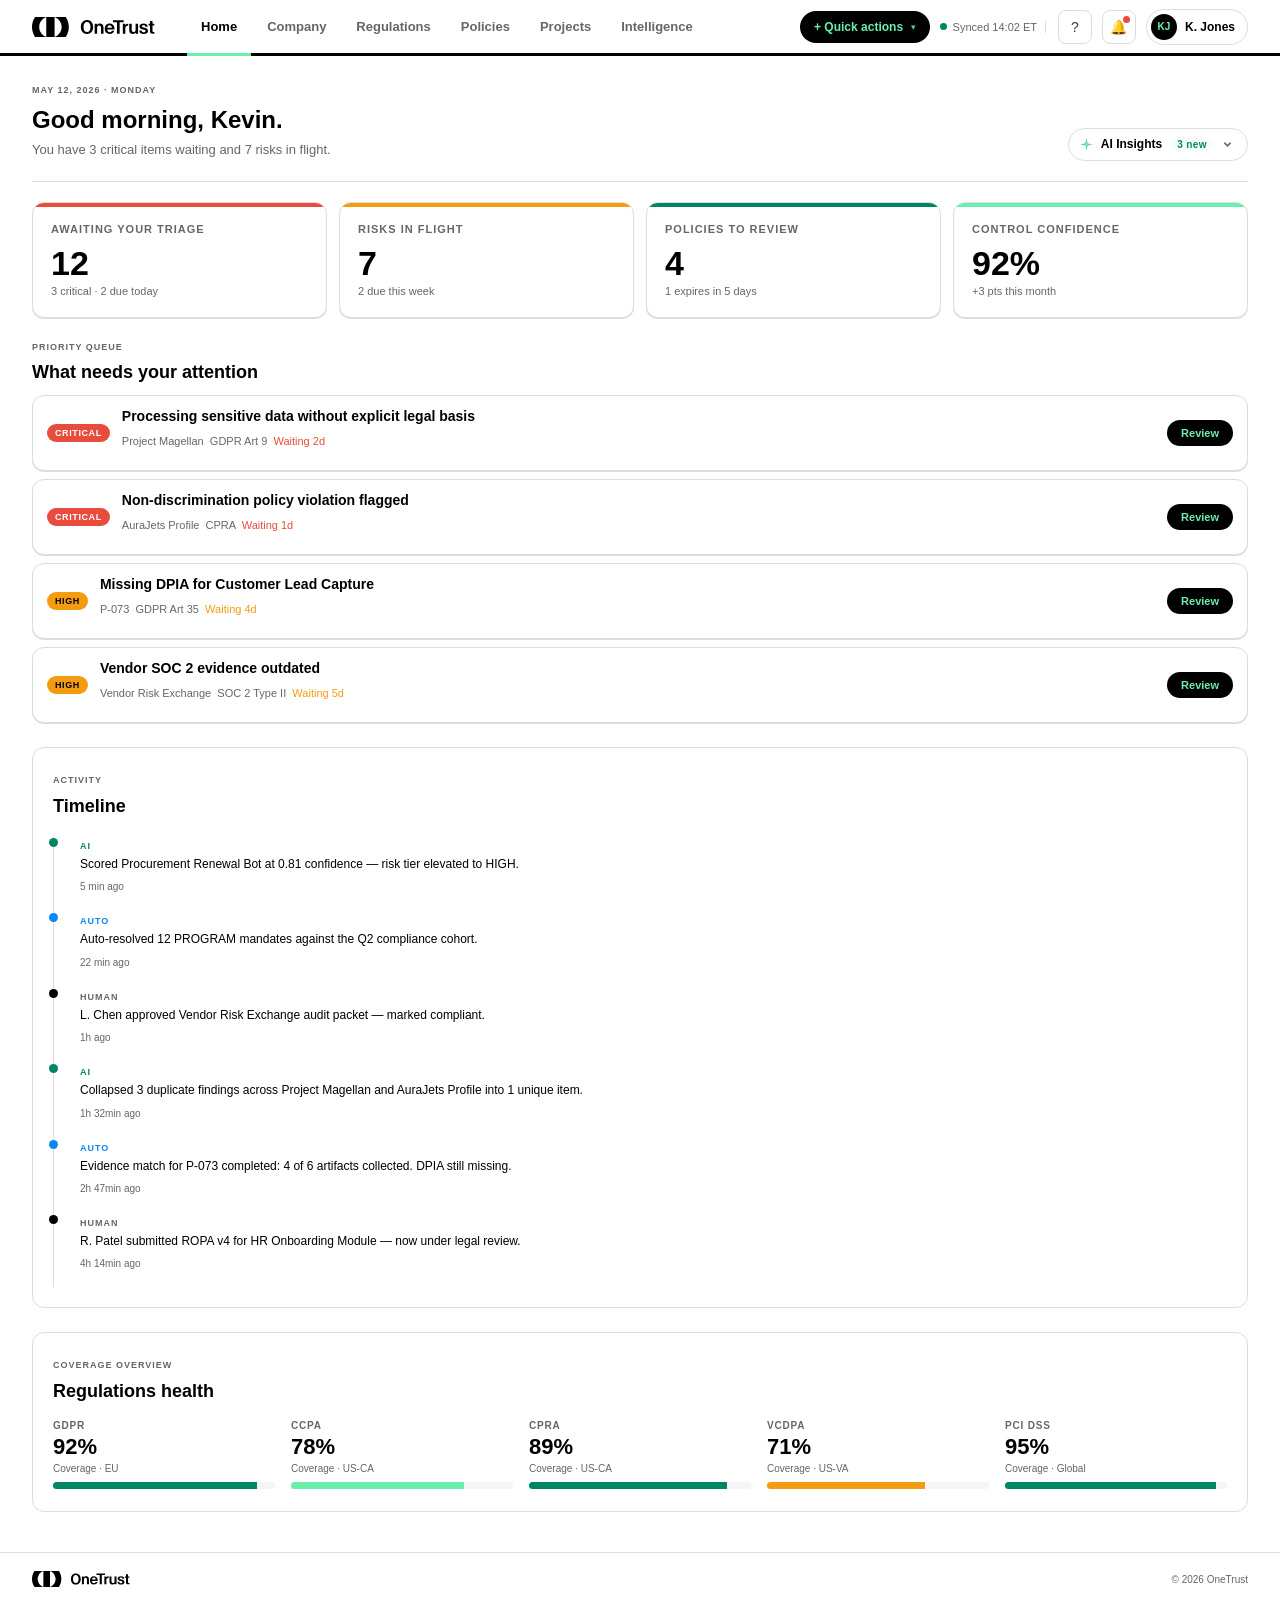
==== commit 2556f266: "Add Policies page — close the remediation loop 6th page (Policies) following the established design " ====
--- a/index.html
+++ b/index.html
@@ -251,6 +251,7 @@
       <a href="index.html" class="active">Home</a>
       <a href="company.html">Company</a>
       <a href="regulations.html">Regulations</a>
+      <a href="policies.html">Policies</a>
       <a href="projects.html">Projects</a>
       <a href="intelligence.html">Intelligence</a>
     </nav>
@@ -258,6 +259,7 @@
       <details class="quick-actions">
         <summary>+ Quick actions</summary>
         <div class="quick-actions-menu">
+          <a href="policies.html"><span class="qa-glyph">📜</span><span class="qa-text"><span class="qa-label">Draft policy</span><span class="qa-desc">Start from a regulation article or blank canvas</span></span></a>
           <a href="#"><span class="qa-glyph">+</span><span class="qa-text"><span class="qa-label">New business process</span><span class="qa-desc">Register a process for compliance mapping</span></span></a>
           <a href="#"><span class="qa-glyph">⊕</span><span class="qa-text"><span class="qa-label">Run validation</span><span class="qa-desc">Trigger a fresh AI scan</span></span></a>
           <a href="#"><span class="qa-glyph">◷</span><span class="qa-text"><span class="qa-label">Generate audit memo</span><span class="qa-desc">Compile locked packets into a Q2 memo</span></span></a>
